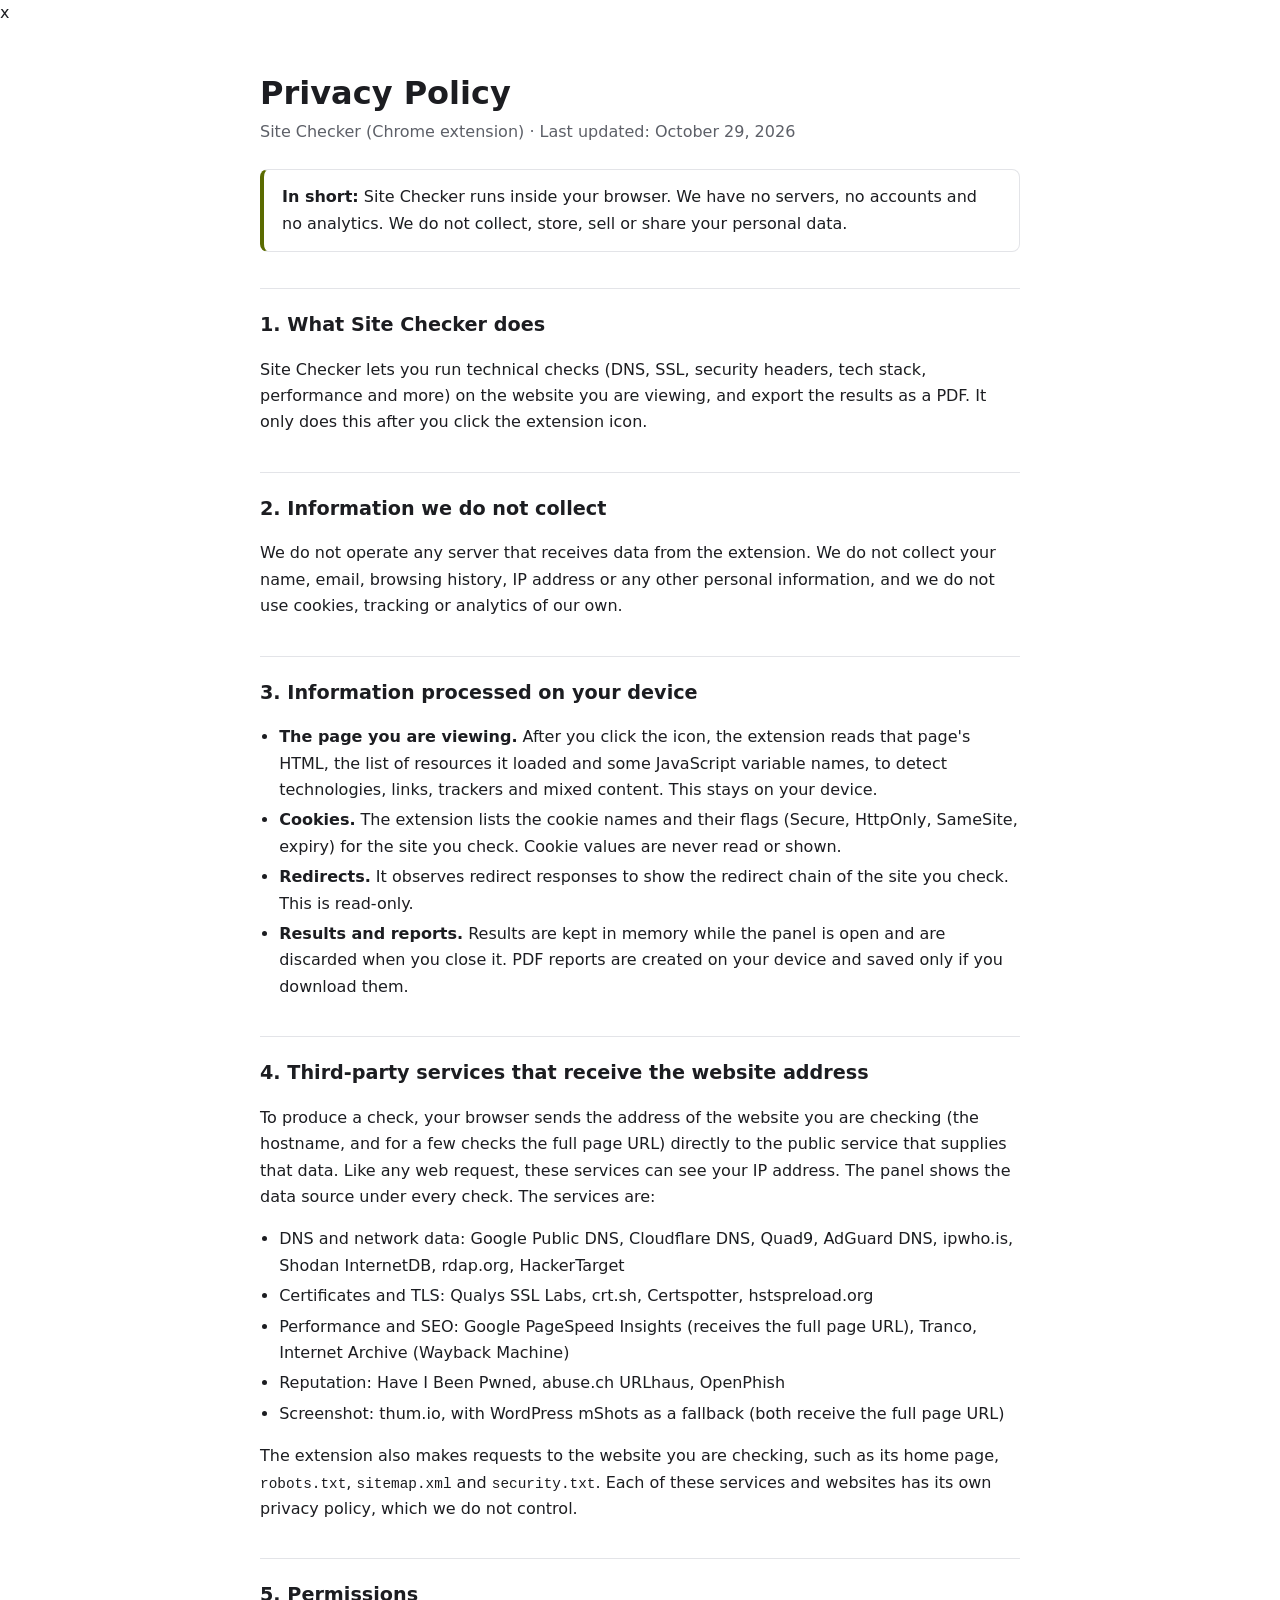
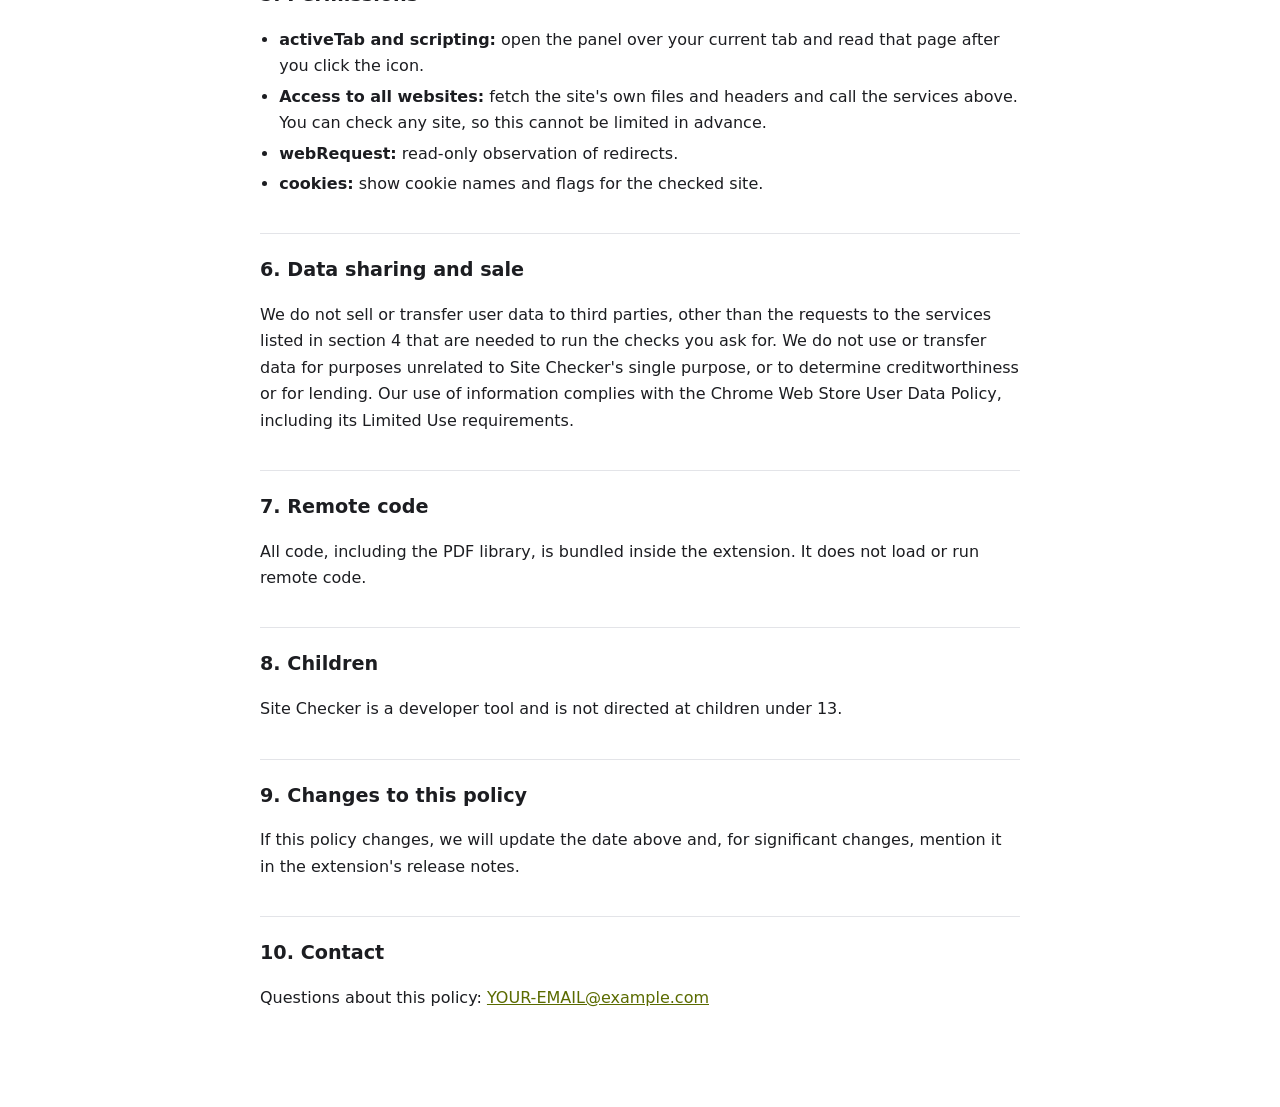
==== index.html @ 61edd338 "Rename a file" ====
x<!doctype html>
<html lang="en">
<head>
<meta charset="utf-8">
<meta name="viewport" content="width=device-width, initial-scale=1">
<title>Privacy Policy – Site Checker</title>
<style>
  :root{color-scheme:light dark;--bg:#fff;--fg:#1c1d21;--muted:#5d6068;--line:#e3e4e8;--accent:#5a6b00}
  @media (prefers-color-scheme:dark){:root{--bg:#111214;--fg:#ececee;--muted:#9a9ca3;--line:#2a2c31;--accent:#d6f43a}}
  body{margin:0;background:var(--bg);color:var(--fg);font:16px/1.65 system-ui,-apple-system,"Segoe UI",Roboto,sans-serif}
  main{max-width:760px;margin:0 auto;padding:48px 20px 80px}
  h1{font-size:2rem;line-height:1.2;margin:0 0 6px}
  h2{font-size:1.2rem;margin:36px 0 8px;padding-top:20px;border-top:1px solid var(--line)}
  .meta{color:var(--muted);margin:0 0 24px}
  .sum{border:1px solid var(--line);border-left:4px solid var(--accent);border-radius:8px;padding:14px 18px;margin:24px 0}
  ul{padding-left:1.2em} li{margin:4px 0}
  code{font:.9em ui-monospace,Consolas,monospace}
  a{color:var(--accent)}
</style>
</head>
<body>
<main>
<h1>Privacy Policy</h1>
<p class="meta">Site Checker (Chrome extension) · Last updated: October 29, 2026</p>

<div class="sum"><strong>In short:</strong> Site Checker runs inside your browser. We have no servers, no accounts and no analytics. We do not collect, store, sell or share your personal data.</div>

<h2>1. What Site Checker does</h2>
<p>Site Checker lets you run technical checks (DNS, SSL, security headers, tech stack, performance and more) on the website you are viewing, and export the results as a PDF. It only does this after you click the extension icon.</p>

<h2>2. Information we do not collect</h2>
<p>We do not operate any server that receives data from the extension. We do not collect your name, email, browsing history, IP address or any other personal information, and we do not use cookies, tracking or analytics of our own.</p>

<h2>3. Information processed on your device</h2>
<ul>
  <li><strong>The page you are viewing.</strong> After you click the icon, the extension reads that page's HTML, the list of resources it loaded and some JavaScript variable names, to detect technologies, links, trackers and mixed content. This stays on your device.</li>
  <li><strong>Cookies.</strong> The extension lists the cookie names and their flags (Secure, HttpOnly, SameSite, expiry) for the site you check. Cookie values are never read or shown.</li>
  <li><strong>Redirects.</strong> It observes redirect responses to show the redirect chain of the site you check. This is read-only.</li>
  <li><strong>Results and reports.</strong> Results are kept in memory while the panel is open and are discarded when you close it. PDF reports are created on your device and saved only if you download them.</li>
</ul>

<h2>4. Third-party services that receive the website address</h2>
<p>To produce a check, your browser sends the address of the website you are checking (the hostname, and for a few checks the full page URL) directly to the public service that supplies that data. Like any web request, these services can see your IP address. The panel shows the data source under every check. The services are:</p>
<ul>
  <li>DNS and network data: Google Public DNS, Cloudflare DNS, Quad9, AdGuard DNS, ipwho.is, Shodan InternetDB, rdap.org, HackerTarget</li>
  <li>Certificates and TLS: Qualys SSL Labs, crt.sh, Certspotter, hstspreload.org</li>
  <li>Performance and SEO: Google PageSpeed Insights (receives the full page URL), Tranco, Internet Archive (Wayback Machine)</li>
  <li>Reputation: Have I Been Pwned, abuse.ch URLhaus, OpenPhish</li>
  <li>Screenshot: thum.io, with WordPress mShots as a fallback (both receive the full page URL)</li>
</ul>
<p>The extension also makes requests to the website you are checking, such as its home page, <code>robots.txt</code>, <code>sitemap.xml</code> and <code>security.txt</code>. Each of these services and websites has its own privacy policy, which we do not control.</p>

<h2>5. Permissions</h2>
<ul>
  <li><strong>activeTab and scripting:</strong> open the panel over your current tab and read that page after you click the icon.</li>
  <li><strong>Access to all websites:</strong> fetch the site's own files and headers and call the services above. You can check any site, so this cannot be limited in advance.</li>
  <li><strong>webRequest:</strong> read-only observation of redirects.</li>
  <li><strong>cookies:</strong> show cookie names and flags for the checked site.</li>
</ul>

<h2>6. Data sharing and sale</h2>
<p>We do not sell or transfer user data to third parties, other than the requests to the services listed in section 4 that are needed to run the checks you ask for. We do not use or transfer data for purposes unrelated to Site Checker's single purpose, or to determine creditworthiness or for lending. Our use of information complies with the Chrome Web Store User Data Policy, including its Limited Use requirements.</p>

<h2>7. Remote code</h2>
<p>All code, including the PDF library, is bundled inside the extension. It does not load or run remote code.</p>

<h2>8. Children</h2>
<p>Site Checker is a developer tool and is not directed at children under 13.</p>

<h2>9. Changes to this policy</h2>
<p>If this policy changes, we will update the date above and, for significant changes, mention it in the extension's release notes.</p>

<h2>10. Contact</h2>
<p>Questions about this policy: <a href="mailto:viranijinal7670@gmail.com">YOUR-EMAIL@example.com</a></p>
</main>
</body>
</html>
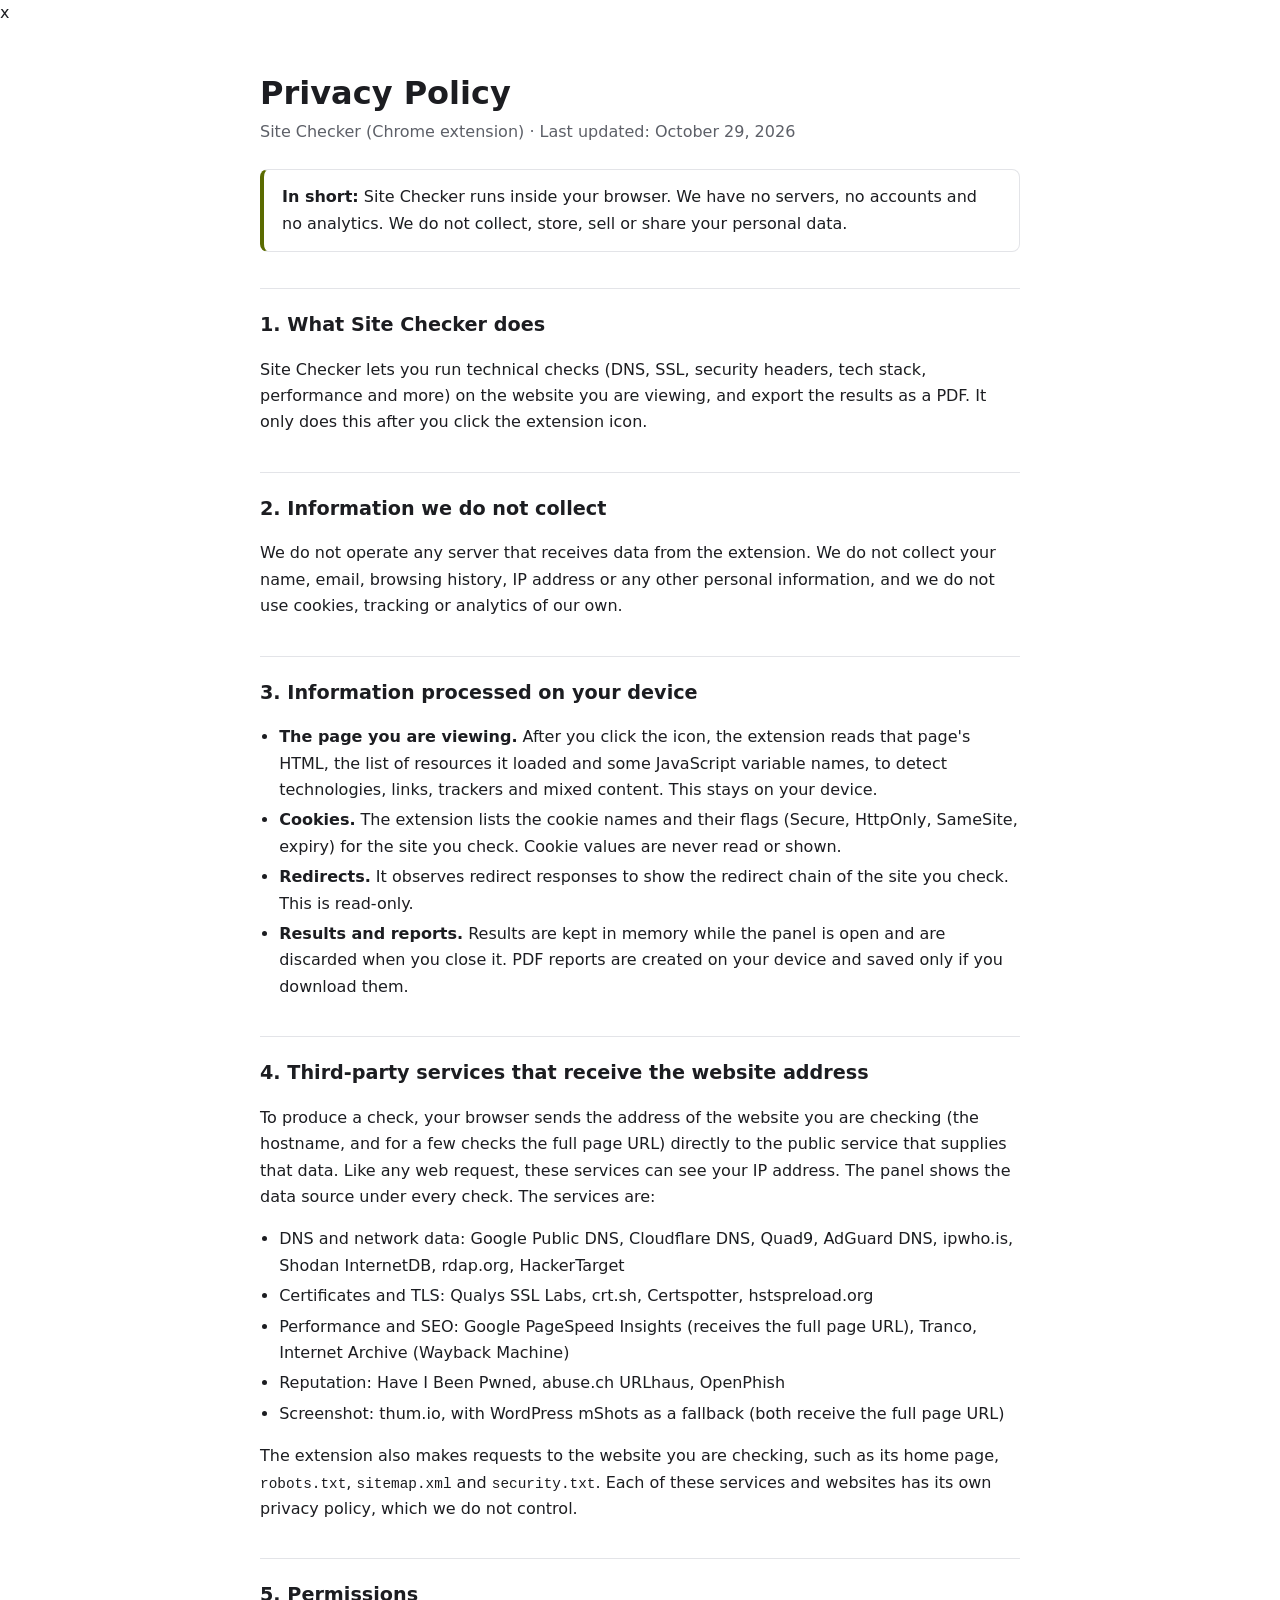
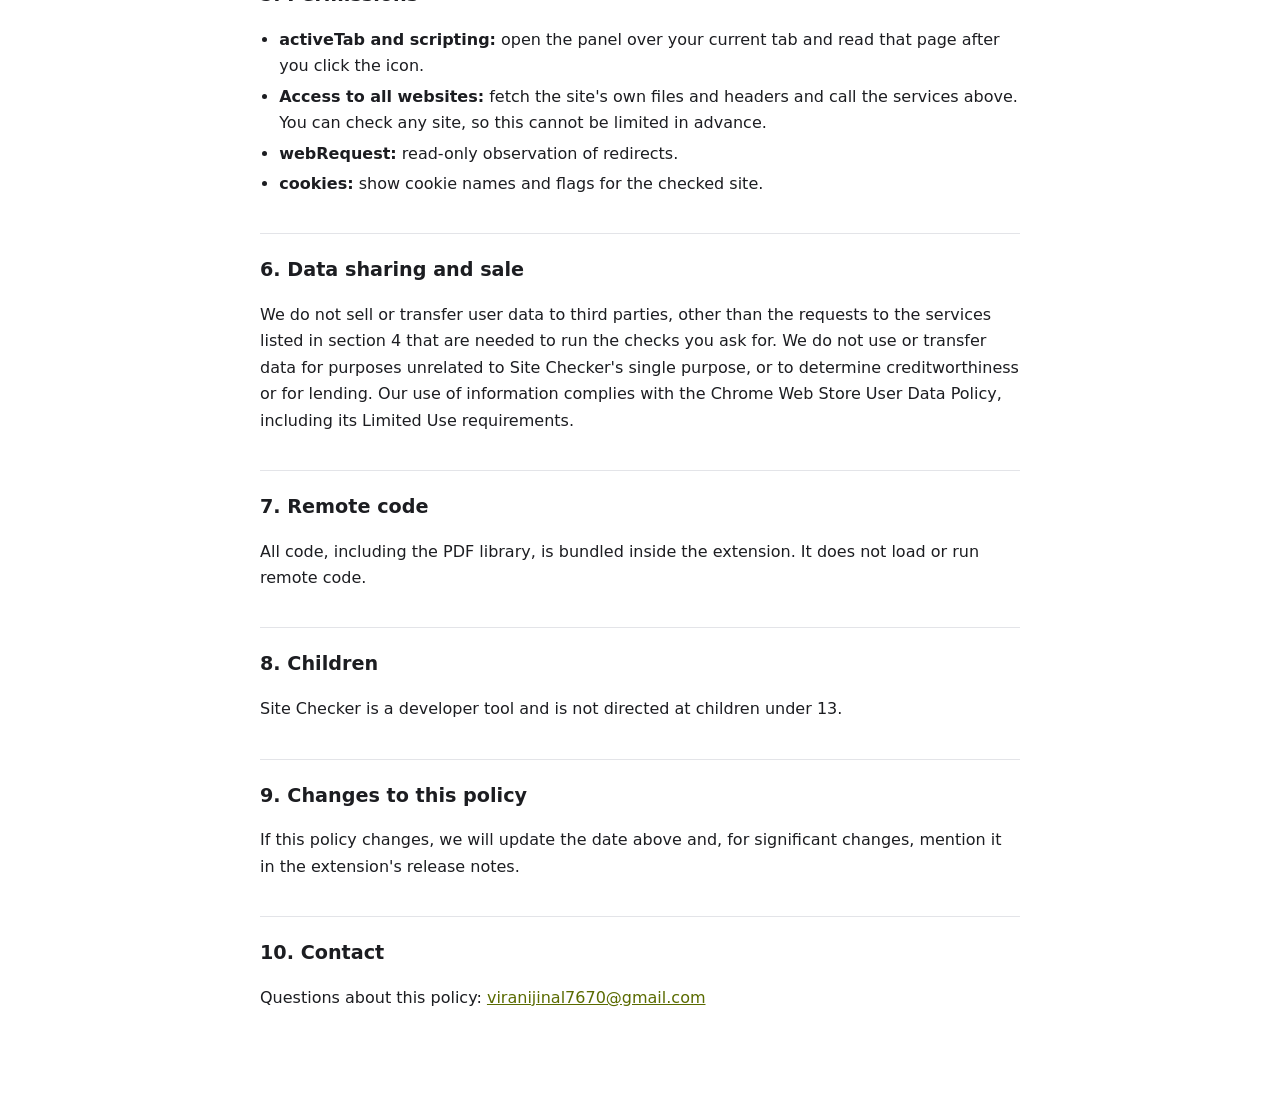
==== commit bdbdedd2: "set some changes" ====
--- a/index.html
+++ b/index.html
@@ -71,7 +71,7 @@
 <p>If this policy changes, we will update the date above and, for significant changes, mention it in the extension's release notes.</p>
 
 <h2>10. Contact</h2>
-<p>Questions about this policy: <a href="mailto:viranijinal7670@gmail.com">YOUR-EMAIL@example.com</a></p>
+<p>Questions about this policy: <a href="mailto:viranijinal7670@gmail.com">viranijinal7670@gmail.com</a></p>
 </main>
 </body>
 </html>
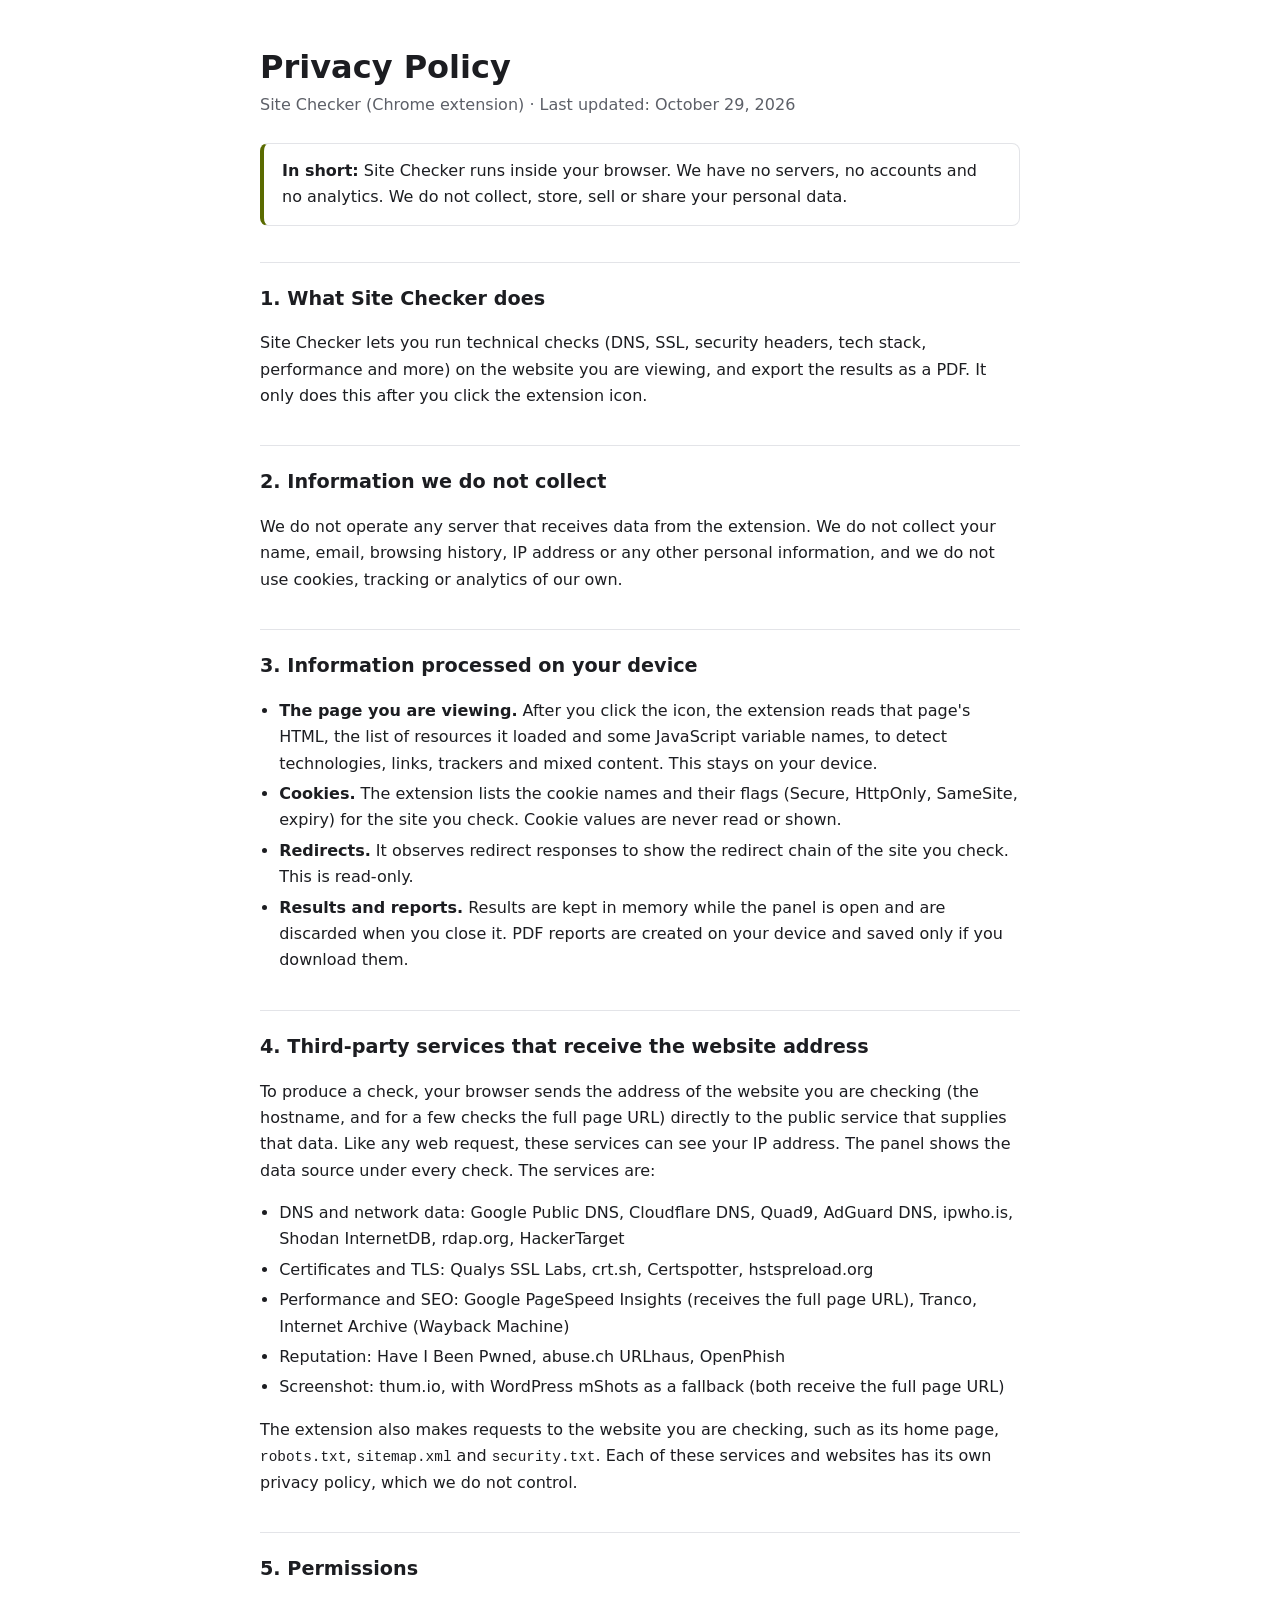
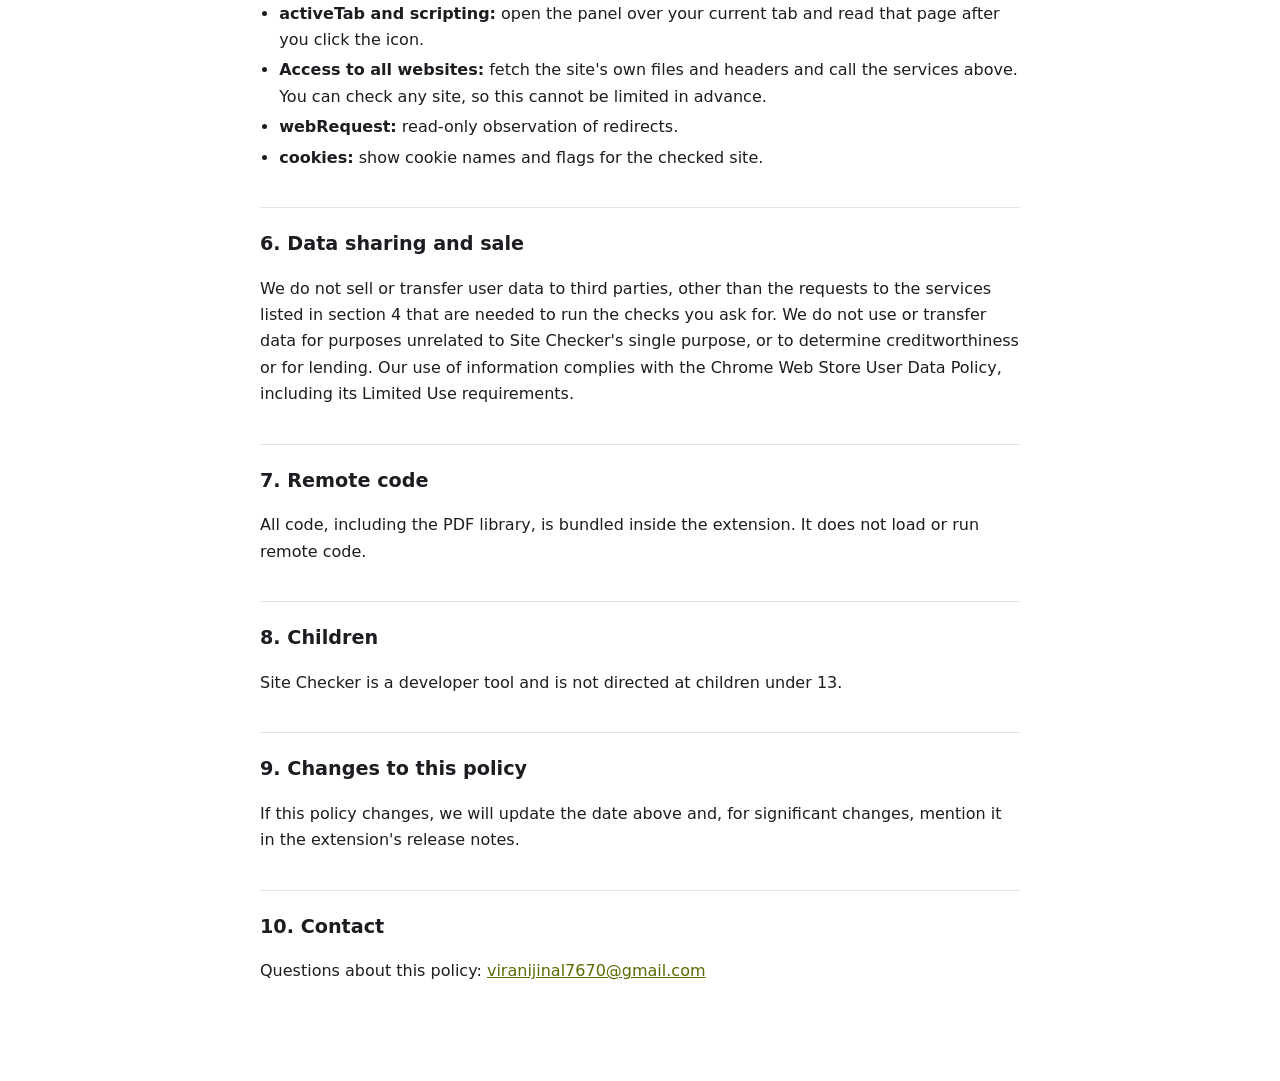
==== commit 91be9890: "remove unused data" ====
--- a/index.html
+++ b/index.html
@@ -1,4 +1,4 @@
-x<!doctype html>
+<!doctype html>
 <html lang="en">
 <head>
 <meta charset="utf-8">
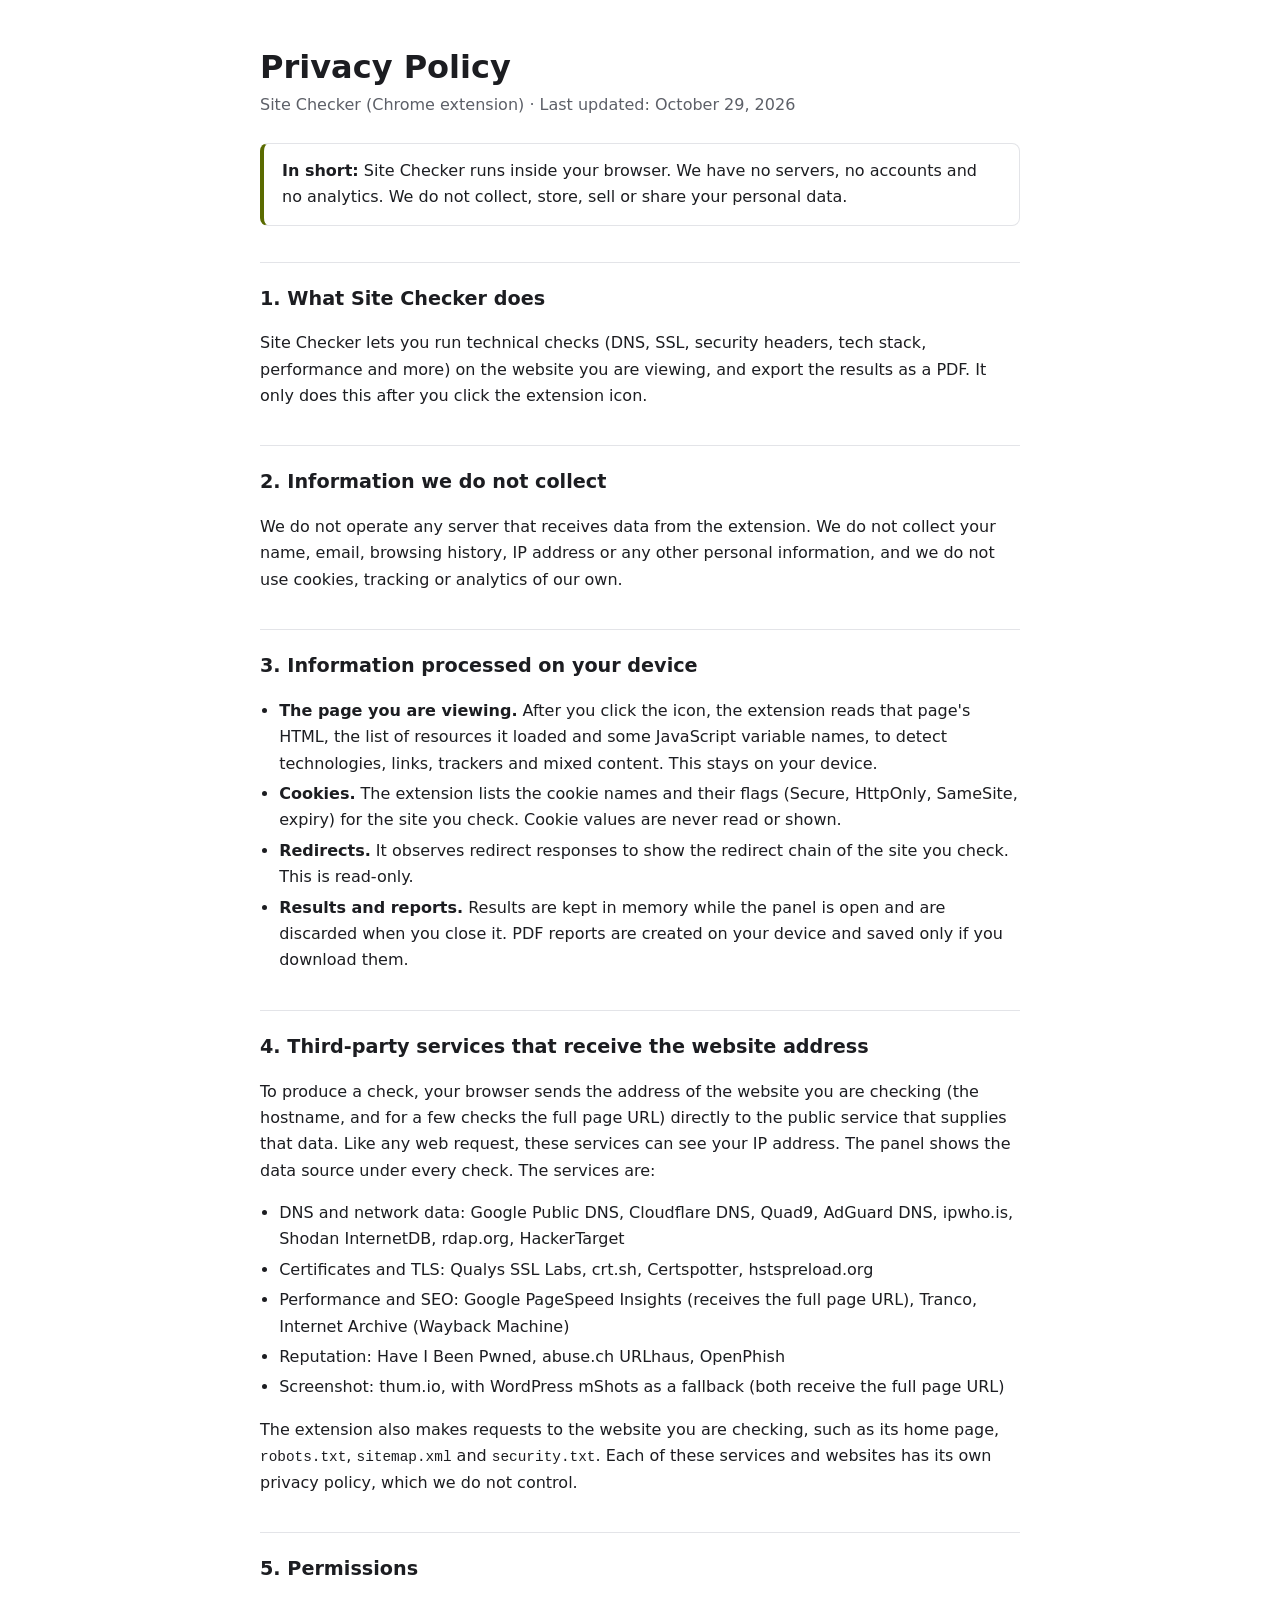
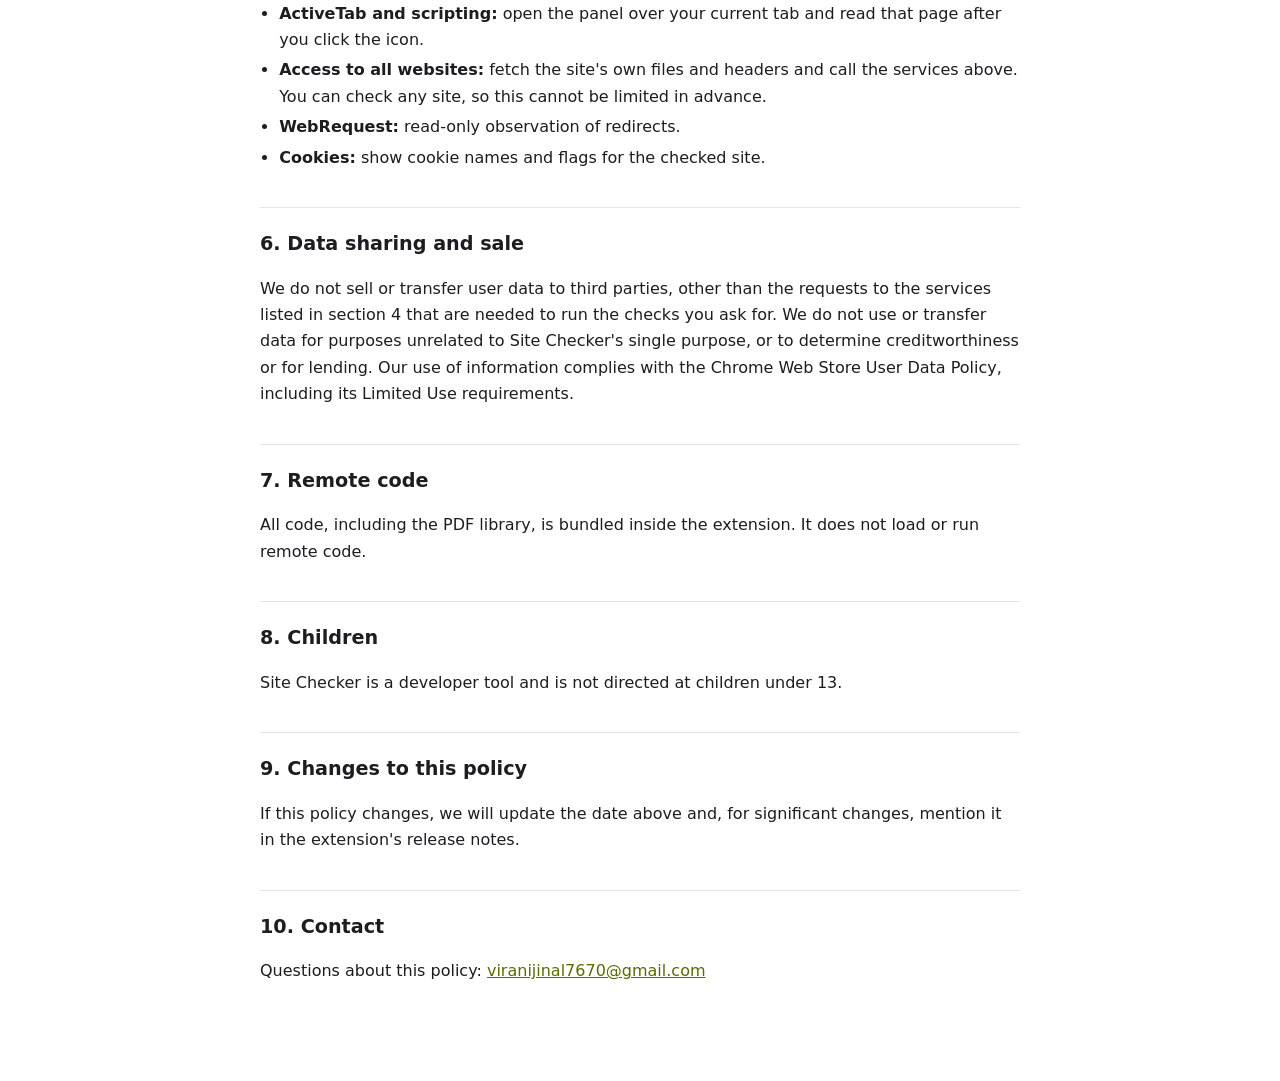
==== commit 30aafc1d: "add some changes" ====
--- a/index.html
+++ b/index.html
@@ -52,10 +52,10 @@
 
 <h2>5. Permissions</h2>
 <ul>
-  <li><strong>activeTab and scripting:</strong> open the panel over your current tab and read that page after you click the icon.</li>
+  <li><strong>ActiveTab and scripting:</strong> open the panel over your current tab and read that page after you click the icon.</li>
   <li><strong>Access to all websites:</strong> fetch the site's own files and headers and call the services above. You can check any site, so this cannot be limited in advance.</li>
-  <li><strong>webRequest:</strong> read-only observation of redirects.</li>
-  <li><strong>cookies:</strong> show cookie names and flags for the checked site.</li>
+  <li><strong>WebRequest:</strong> read-only observation of redirects.</li>
+  <li><strong>Cookies:</strong> show cookie names and flags for the checked site.</li>
 </ul>
 
 <h2>6. Data sharing and sale</h2>
